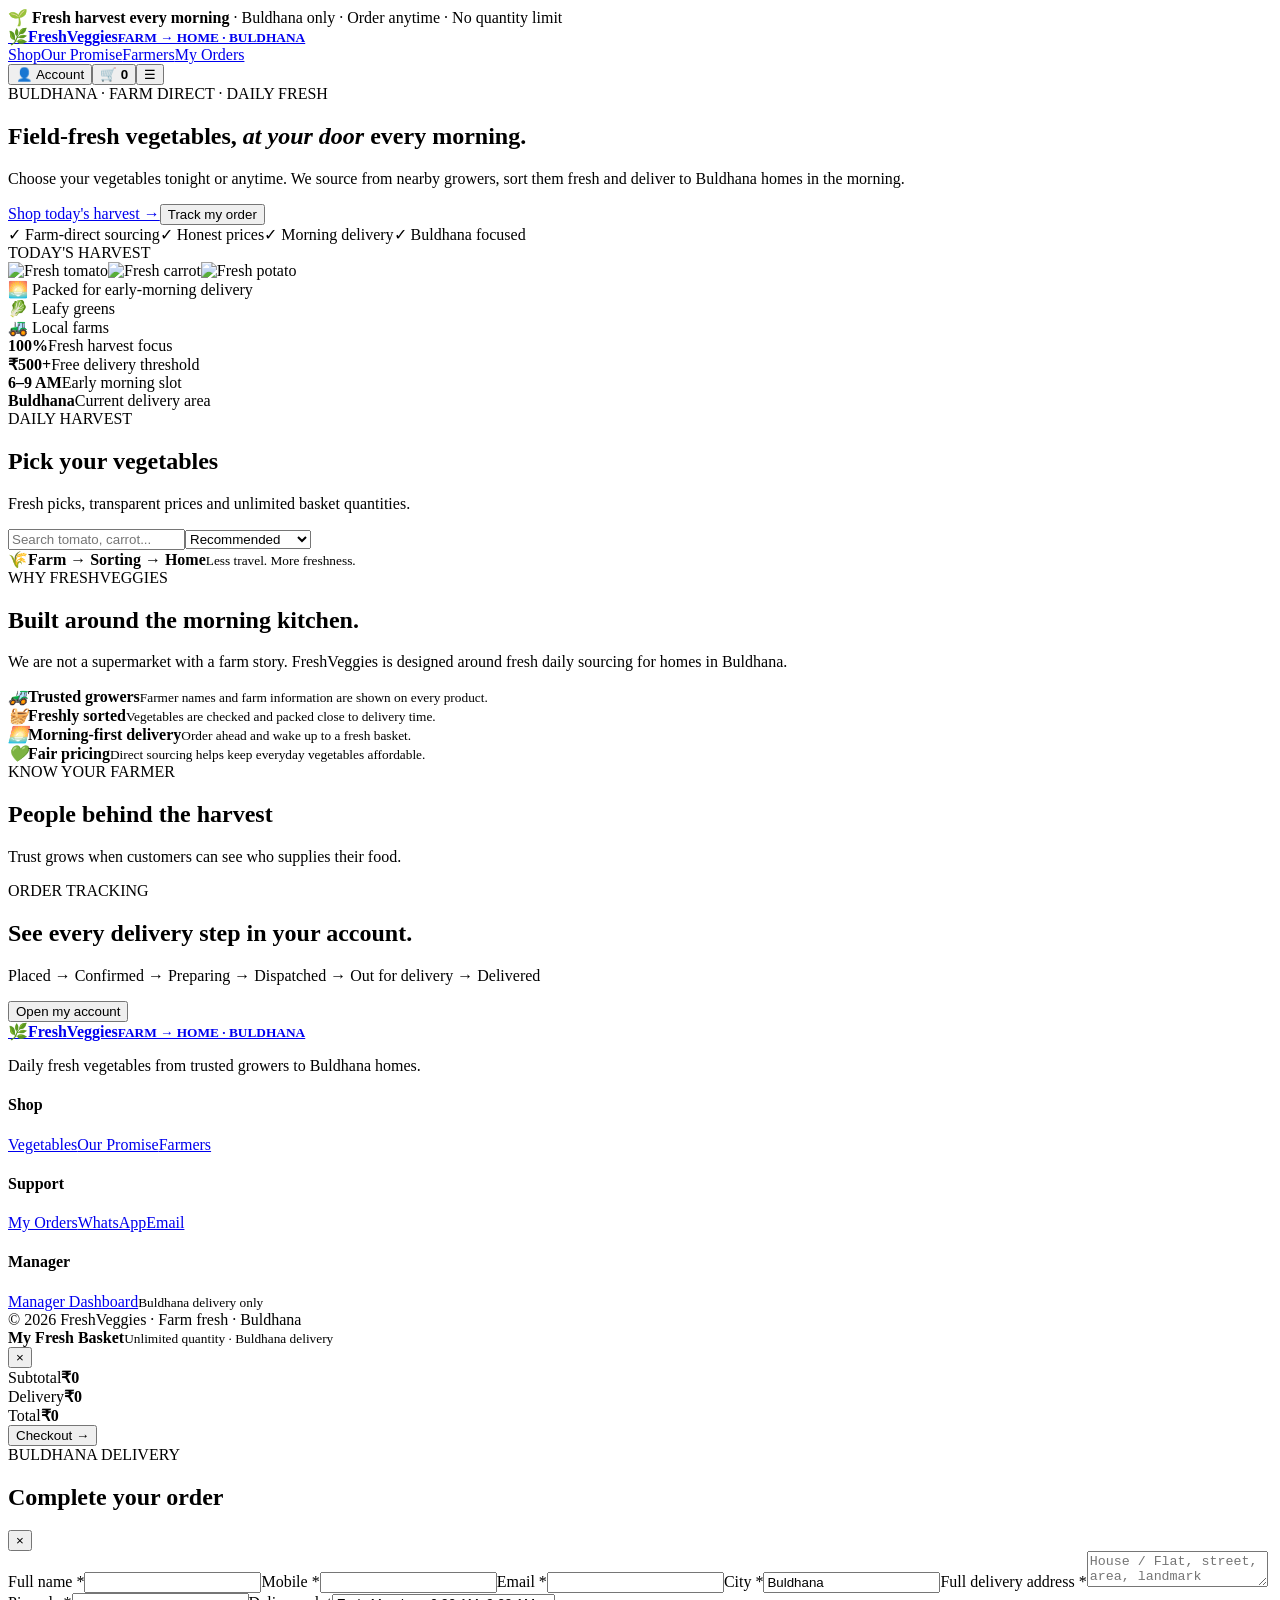
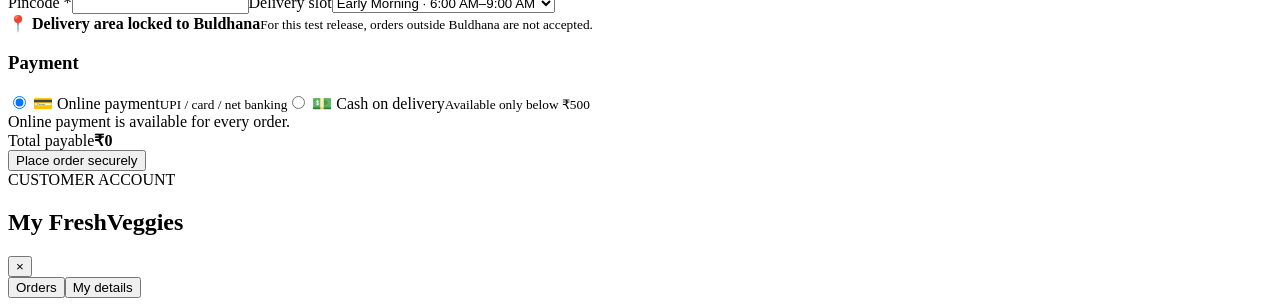
==== index.html @ 24ffd56e "Add files via upload" ====
<!doctype html>
<html lang="en">
<head>
<meta charset="utf-8"><meta name="viewport" content="width=device-width,initial-scale=1">
<title>FreshVeggies — Buldhana Farm to Home</title>
<meta name="description" content="Fresh vegetables from trusted farms to homes in Buldhana every morning.">
<link rel="preconnect" href="https://fonts.googleapis.com"><link rel="preconnect" href="https://fonts.gstatic.com" crossorigin>
<link href="https://fonts.googleapis.com/css2?family=DM+Sans:wght@400;500;600;700;800&family=Playfair+Display:wght@600;700;800&display=swap" rel="stylesheet">
<link rel="stylesheet" href="css/site.css">
</head>
<body>
<div class="announcement">🌱 <b>Fresh harvest every morning</b> · Buldhana only · Order anytime · No quantity limit</div>
<header class="nav"><div class="wrap nav-inner">
<a href="#home" class="brand"><span>🌿</span><strong>Fresh<span>Veggies</span><small>FARM → HOME · BULDHANA</small></strong></a>
<nav id="nav"><a href="#shop">Shop</a><a href="#promise">Our Promise</a><a href="#farmers">Farmers</a><a href="#track">My Orders</a></nav>
<div class="nav-actions"><button class="ghost" onclick="openProfile()">👤 <span class="desktop-only">Account</span></button><button class="cart-btn" onclick="openCart()">🛒 <b id="cartCount">0</b></button><button class="menu" onclick="toggleMenu()">☰</button></div>
</div></header>
<main>
<section class="hero" id="home"><div class="wrap hero-grid"><div class="hero-copy reveal"><span class="eyebrow">BULDHANA · FARM DIRECT · DAILY FRESH</span><h1>Field-fresh vegetables, <em>at your door</em> every morning.</h1><p>Choose your vegetables tonight or anytime. We source from nearby growers, sort them fresh and deliver to Buldhana homes in the morning.</p><div class="hero-actions"><a class="btn primary" href="#shop">Shop today's harvest →</a><button class="btn secondary" onclick="openProfile()">Track my order</button></div><div class="trust-row"><span>✓ Farm-direct sourcing</span><span>✓ Honest prices</span><span>✓ Morning delivery</span><span>✓ Buldhana focused</span></div></div><div class="hero-visual reveal"><div class="sun"></div><div class="field-card"><div class="field-top">TODAY'S HARVEST</div><div class="veg-bowl"><img src="https://commons.wikimedia.org/wiki/Special:FilePath/Tomato.png" alt="Fresh tomato"><img src="https://commons.wikimedia.org/wiki/Special:FilePath/Karotte.png" alt="Fresh carrot"><img src="https://commons.wikimedia.org/wiki/Special:FilePath/Potato.png" alt="Fresh potato"></div><div class="harvest-note">🌅 Packed for early-morning delivery</div></div><div class="float-chip one">🥬 Leafy greens</div><div class="float-chip two">🚜 Local farms</div></div></div></section>
<section class="stats"><div class="wrap stats-grid"><div><b>100%</b><span>Fresh harvest focus</span></div><div><b>₹500+</b><span>Free delivery threshold</span></div><div><b>6–9 AM</b><span>Early morning slot</span></div><div><b>Buldhana</b><span>Current delivery area</span></div></div></section>
<section class="section" id="shop"><div class="wrap"><div class="section-head"><div><span class="eyebrow">DAILY HARVEST</span><h2>Pick your vegetables</h2><p>Fresh picks, transparent prices and unlimited basket quantities.</p></div><div class="shop-tools"><input id="search" placeholder="Search tomato, carrot..." oninput="renderProducts()"><select id="sort" onchange="renderProducts()"><option value="recommended">Recommended</option><option value="low">Price: low → high</option><option value="high">Price: high → low</option><option value="name">Name</option></select></div></div><div class="chips" id="chips"></div><div class="products" id="products"></div></div></section>
<section class="section pale" id="promise"><div class="wrap promise-grid"><div class="promise-photo"><div class="photo-overlay"><span>🌾</span><b>Farm → Sorting → Home</b><small>Less travel. More freshness.</small></div></div><div><span class="eyebrow">WHY FRESHVEGGIES</span><h2>Built around the morning kitchen.</h2><p>We are not a supermarket with a farm story. FreshVeggies is designed around fresh daily sourcing for homes in Buldhana.</p><div class="promise-list"><div><i>🚜</i><span><b>Trusted growers</b><small>Farmer names and farm information are shown on every product.</small></span></div><div><i>🧺</i><span><b>Freshly sorted</b><small>Vegetables are checked and packed close to delivery time.</small></span></div><div><i>🌅</i><span><b>Morning-first delivery</b><small>Order ahead and wake up to a fresh basket.</small></span></div><div><i>💚</i><span><b>Fair pricing</b><small>Direct sourcing helps keep everyday vegetables affordable.</small></span></div></div></div></div></section>
<section class="section" id="farmers"><div class="wrap"><div class="section-head simple"><div><span class="eyebrow">KNOW YOUR FARMER</span><h2>People behind the harvest</h2><p>Trust grows when customers can see who supplies their food.</p></div></div><div class="farmers" id="farmersGrid"></div></div></section>
<section class="section track" id="track"><div class="wrap track-card"><div><span class="eyebrow">ORDER TRACKING</span><h2>See every delivery step in your account.</h2><p>Placed → Confirmed → Preparing → Dispatched → Out for delivery → Delivered</p></div><button class="btn primary" onclick="openProfile()">Open my account</button></div></section>
</main>
<footer><div class="wrap footer-grid"><div><a class="brand footer-brand" href="#home"><span>🌿</span><strong>Fresh<span>Veggies</span><small>FARM → HOME · BULDHANA</small></strong></a><p>Daily fresh vegetables from trusted growers to Buldhana homes.</p></div><div><h4>Shop</h4><a href="#shop">Vegetables</a><a href="#promise">Our Promise</a><a href="#farmers">Farmers</a></div><div><h4>Support</h4><a href="#track">My Orders</a><a href="https://wa.me/91XXXXXXXXXX" target="_blank">WhatsApp</a><a href="mailto:YOUR_ADMIN_GMAIL@gmail.com">Email</a></div><div><h4>Manager</h4><a href="admin.html">Manager Dashboard</a><small>Buldhana delivery only</small></div></div><div class="copyright">© 2026 FreshVeggies · Farm fresh · Buldhana</div></footer>
<div id="overlay" class="overlay" onclick="closeCart()"></div><aside id="cart" class="drawer"><div class="drawer-head"><div><b>My Fresh Basket</b><small>Unlimited quantity · Buldhana delivery</small></div><button onclick="closeCart()">×</button></div><div id="cartItems" class="cart-items"></div><div class="cart-foot"><div><span>Subtotal</span><b id="subtotal">₹0</b></div><div><span>Delivery</span><b id="delivery">₹0</b></div><div class="total"><span>Total</span><b id="total">₹0</b></div><div id="paymentRule" class="notice hidden"></div><button class="btn primary full" onclick="openCheckout()">Checkout →</button></div></aside>
<div id="checkout" class="modal"><div class="modal-card"><div class="modal-head"><div><span class="eyebrow">BULDHANA DELIVERY</span><h2>Complete your order</h2></div><button onclick="closeCheckout()">×</button></div><form id="checkoutForm" onsubmit="placeOrder(event)"><div class="form-grid"><label>Full name *<input id="cName" required></label><label>Mobile *<input id="cPhone" inputmode="numeric" maxlength="10" required></label><label>Email *<input id="cEmail" type="email" required></label><label>City *<input id="cCity" value="Buldhana" readonly></label><label class="full">Full delivery address *<textarea id="cAddress" required placeholder="House / Flat, street, area, landmark"></textarea></label><label>Pincode *<input id="cPin" inputmode="numeric" maxlength="6" required></label><label>Delivery slot<select id="cSlot"><option>Early Morning · 6:00 AM–9:00 AM</option><option>Morning · 9:00 AM–12:00 PM</option></select></label></div><div class="location-lock">📍 <b>Delivery area locked to Buldhana</b><small>For this test release, orders outside Buldhana are not accepted.</small></div><h3>Payment</h3><div class="payments"><label class="pay selected"><input type="radio" name="payment" value="online" checked> 💳 Online payment<small>UPI / card / net banking</small></label><label class="pay" id="codOption"><input type="radio" name="payment" value="cod"> 💵 Cash on delivery<small>Available only below ₹500</small></label></div><div id="checkoutNotice" class="notice">Online payment is available for every order.</div><div class="checkout-total"><span>Total payable</span><b id="checkoutTotal">₹0</b></div><button class="btn primary full" type="submit">Place order securely</button></form><div id="success" class="success hidden"></div></div></div>
<div id="profile" class="modal"><div class="modal-card profile-card"><div class="modal-head"><div><span class="eyebrow">CUSTOMER ACCOUNT</span><h2>My FreshVeggies</h2></div><button onclick="closeProfile()">×</button></div><div class="profile-tabs"><button class="active" onclick="profileTab('orders',this)">Orders</button><button onclick="profileTab('details',this)">My details</button></div><div id="profileOrders"></div><div id="profileDetails" class="hidden"></div></div></div>
<div id="toast" class="toast"></div>
<script src="config.js"></script><script src="https://cdn.jsdelivr.net/npm/@emailjs/browser@4/dist/email.min.js"></script><script src="https://checkout.razorpay.com/v1/checkout.js"></script><script src="js/site.js"></script>
</body></html>
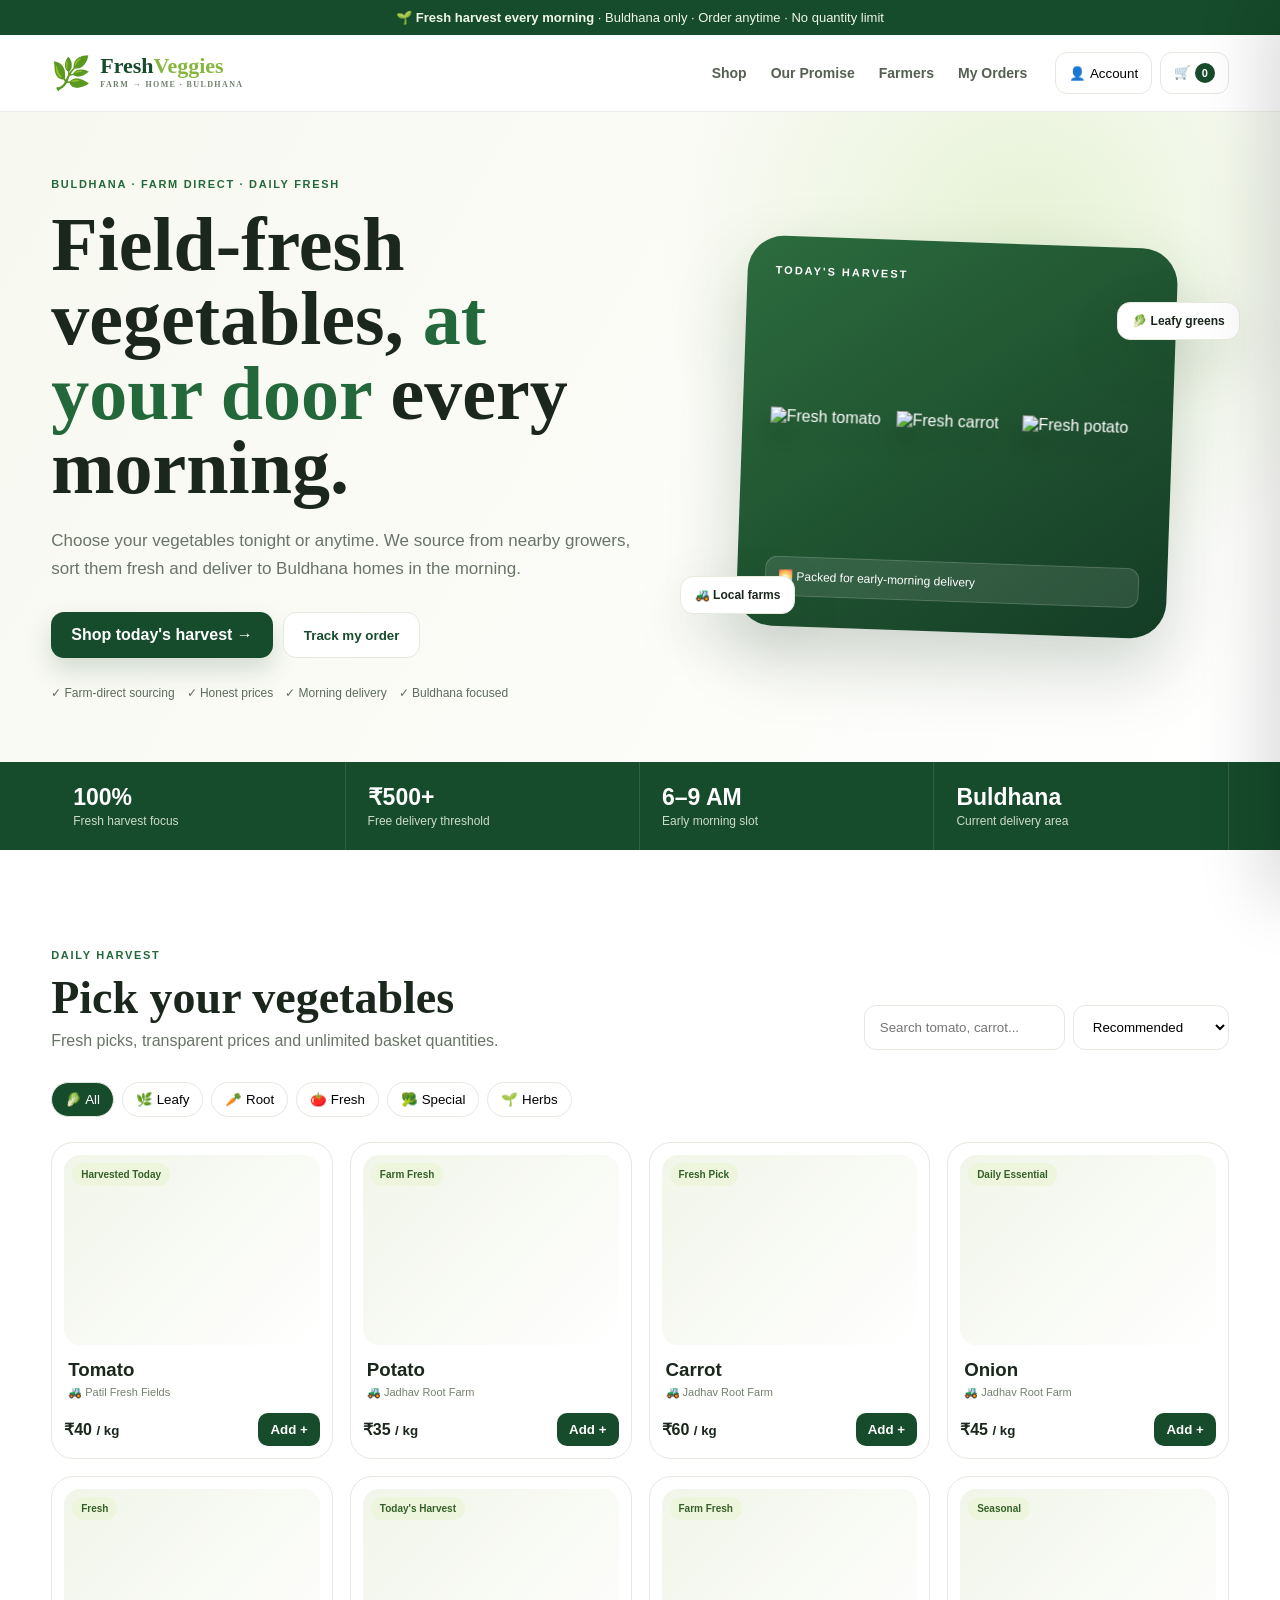
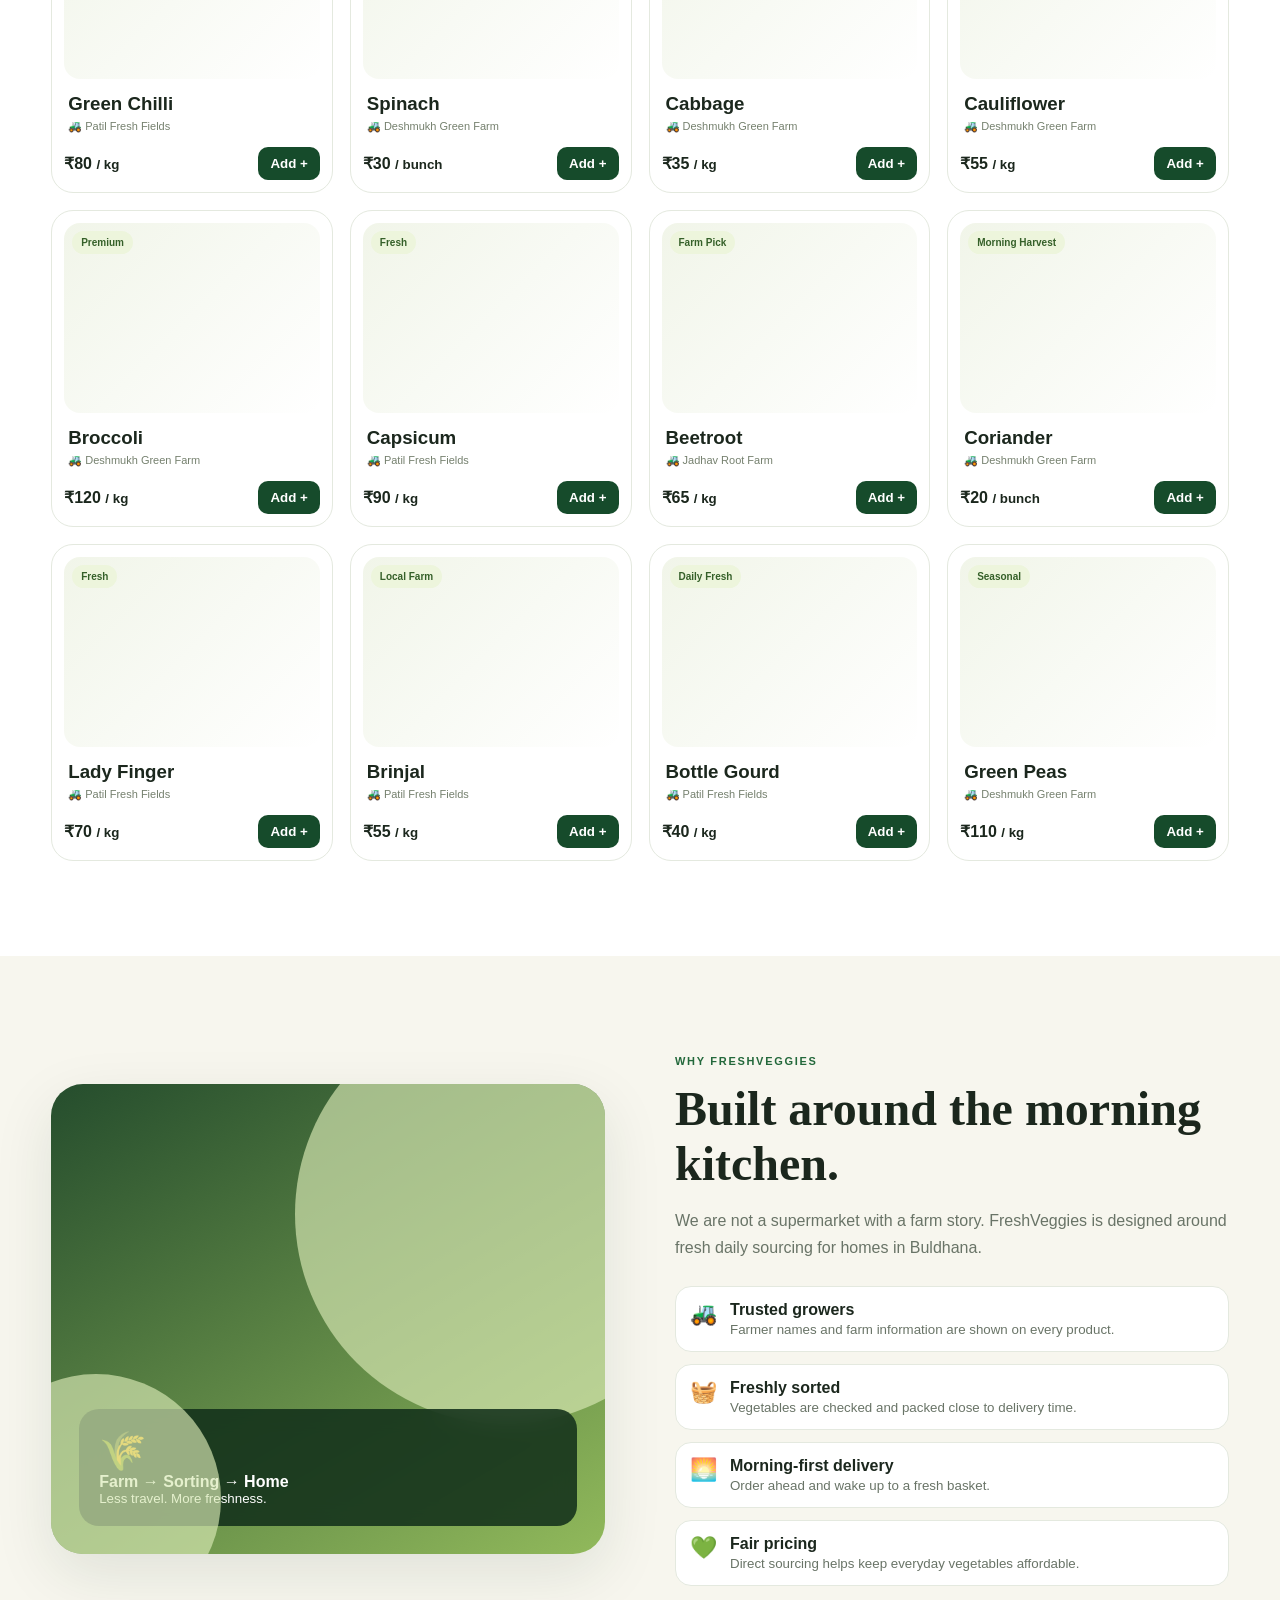
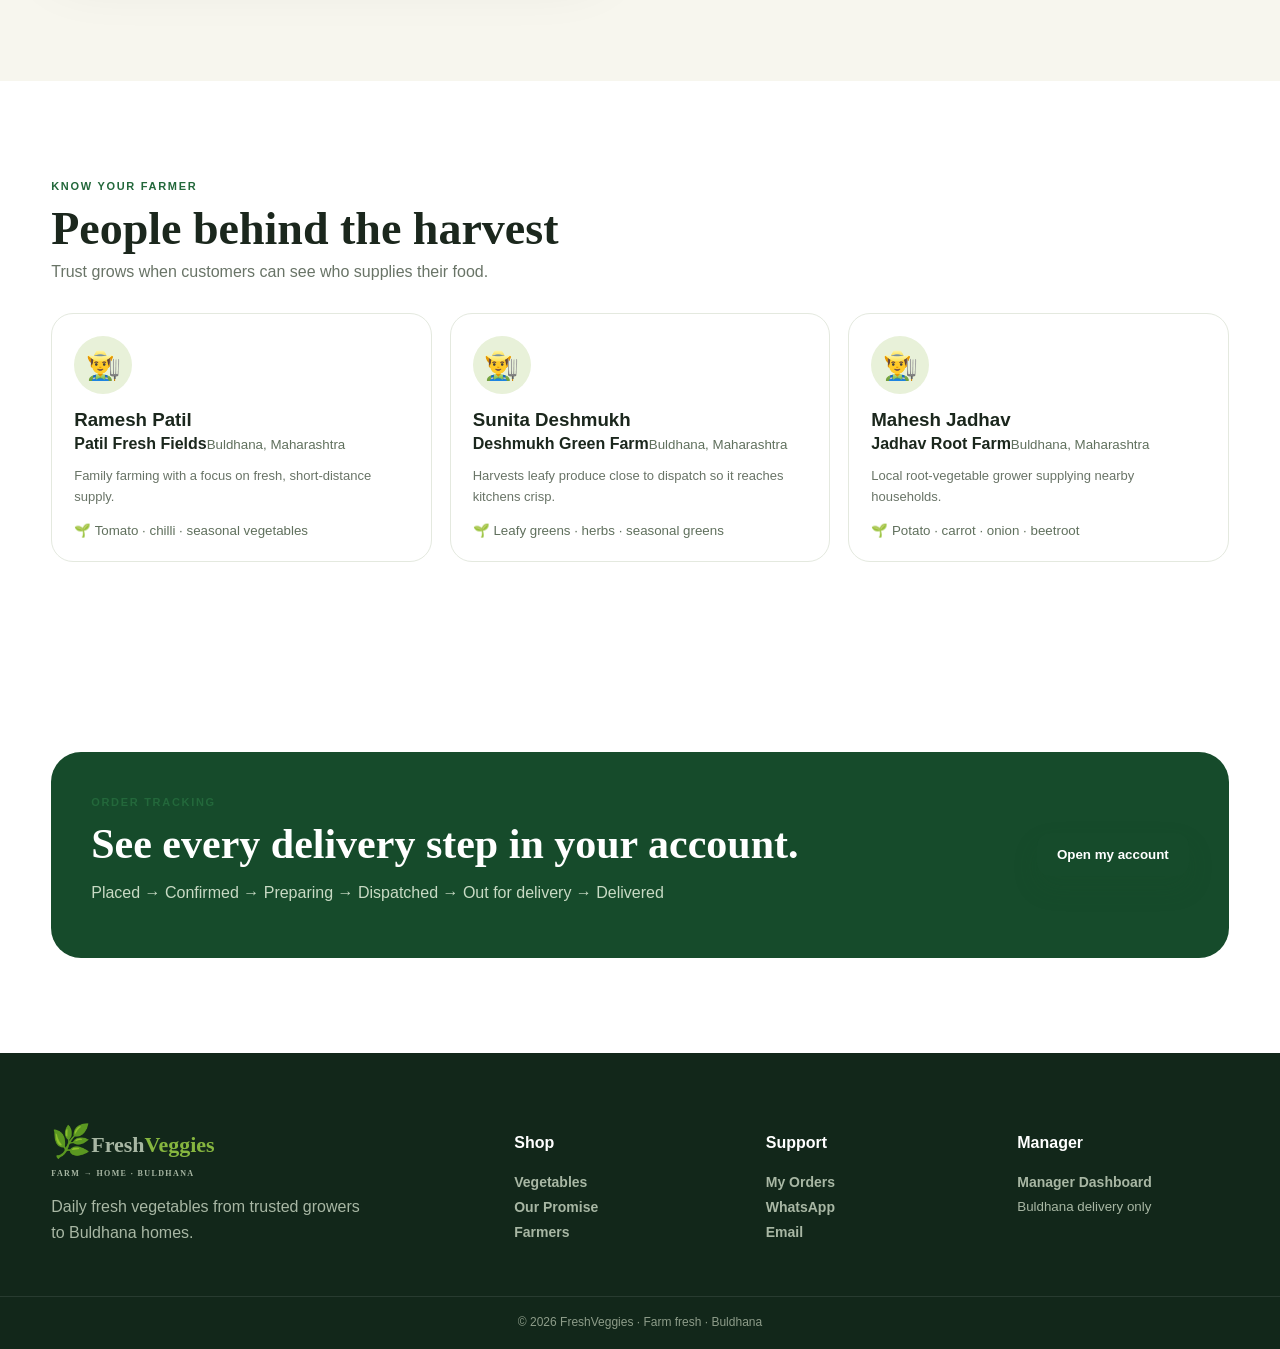
==== commit 1a226e56: "Fix stylesheet link and update script references" ====
--- a/index.html
+++ b/index.html
@@ -6,7 +6,7 @@
 <meta name="description" content="Fresh vegetables from trusted farms to homes in Buldhana every morning.">
 <link rel="preconnect" href="https://fonts.googleapis.com"><link rel="preconnect" href="https://fonts.gstatic.com" crossorigin>
 <link href="https://fonts.googleapis.com/css2?family=DM+Sans:wght@400;500;600;700;800&family=Playfair+Display:wght@600;700;800&display=swap" rel="stylesheet">
-<link rel="stylesheet" href="css/site.css">
+<link rel="stylesheet" href="site.css">
 </head>
 <body>
 <div class="announcement">🌱 <b>Fresh harvest every morning</b> · Buldhana only · Order anytime · No quantity limit</div>
@@ -28,5 +28,5 @@
 <div id="checkout" class="modal"><div class="modal-card"><div class="modal-head"><div><span class="eyebrow">BULDHANA DELIVERY</span><h2>Complete your order</h2></div><button onclick="closeCheckout()">×</button></div><form id="checkoutForm" onsubmit="placeOrder(event)"><div class="form-grid"><label>Full name *<input id="cName" required></label><label>Mobile *<input id="cPhone" inputmode="numeric" maxlength="10" required></label><label>Email *<input id="cEmail" type="email" required></label><label>City *<input id="cCity" value="Buldhana" readonly></label><label class="full">Full delivery address *<textarea id="cAddress" required placeholder="House / Flat, street, area, landmark"></textarea></label><label>Pincode *<input id="cPin" inputmode="numeric" maxlength="6" required></label><label>Delivery slot<select id="cSlot"><option>Early Morning · 6:00 AM–9:00 AM</option><option>Morning · 9:00 AM–12:00 PM</option></select></label></div><div class="location-lock">📍 <b>Delivery area locked to Buldhana</b><small>For this test release, orders outside Buldhana are not accepted.</small></div><h3>Payment</h3><div class="payments"><label class="pay selected"><input type="radio" name="payment" value="online" checked> 💳 Online payment<small>UPI / card / net banking</small></label><label class="pay" id="codOption"><input type="radio" name="payment" value="cod"> 💵 Cash on delivery<small>Available only below ₹500</small></label></div><div id="checkoutNotice" class="notice">Online payment is available for every order.</div><div class="checkout-total"><span>Total payable</span><b id="checkoutTotal">₹0</b></div><button class="btn primary full" type="submit">Place order securely</button></form><div id="success" class="success hidden"></div></div></div>
 <div id="profile" class="modal"><div class="modal-card profile-card"><div class="modal-head"><div><span class="eyebrow">CUSTOMER ACCOUNT</span><h2>My FreshVeggies</h2></div><button onclick="closeProfile()">×</button></div><div class="profile-tabs"><button class="active" onclick="profileTab('orders',this)">Orders</button><button onclick="profileTab('details',this)">My details</button></div><div id="profileOrders"></div><div id="profileDetails" class="hidden"></div></div></div>
 <div id="toast" class="toast"></div>
-<script src="config.js"></script><script src="https://cdn.jsdelivr.net/npm/@emailjs/browser@4/dist/email.min.js"></script><script src="https://checkout.razorpay.com/v1/checkout.js"></script><script src="js/site.js"></script>
+<script src="config.js"></script><script src="https://cdn.jsdelivr.net/npm/@emailjs/browser@4/dist/email.min.js"></script><script src="https://checkout.razorpay.com/v1/checkout.js"></script><script src="site.js"></script>
 </body></html>
--- a/site.css
+++ b/site.css
@@ -0,0 +1 @@
+:root{--green:#164b2b;--green2:#23683b;--lime:#86b63f;--cream:#f7f6ee;--paper:#fff;--ink:#1b271d;--muted:#697467;--line:#e4e9df;--shadow:0 20px 60px rgba(23,50,28,.10)}*{box-sizing:border-box}html{scroll-behavior:smooth}body{margin:0;color:var(--ink);background:#fff;font-family:'DM Sans',sans-serif}.wrap{width:min(1180px,92%);margin:auto}.announcement{background:var(--green);color:#eff8e9;text-align:center;padding:10px;font-size:13px}.nav{position:sticky;top:0;z-index:20;background:#ffffffdd;backdrop-filter:blur(18px);border-bottom:1px solid #e9ede5}.nav-inner{min-height:76px;display:flex;align-items:center;gap:28px}.brand{display:flex;align-items:center;gap:9px;text-decoration:none;color:var(--green);min-width:max-content}.brand>span{font-size:32px}.brand strong{font-family:'Playfair Display',serif;font-size:22px;line-height:.85}.brand strong>span{color:var(--lime)}.brand small{display:block;font:700 8px 'DM Sans';letter-spacing:1.4px;margin-top:5px;color:#71806c}.nav nav{display:flex;gap:24px;margin-left:auto}.nav nav a,footer a{color:#556053;text-decoration:none;font-weight:700;font-size:14px}.nav-actions{display:flex;gap:8px}.ghost,.cart-btn,.menu{border:1px solid var(--line);background:#fff;border-radius:12px;padding:10px 13px;cursor:pointer}.cart-btn{position:relative}.cart-btn b{display:inline-grid;place-items:center;min-width:20px;height:20px;background:var(--green);color:#fff;border-radius:50%;font-size:11px}.menu{display:none}.hero{overflow:hidden;background:radial-gradient(circle at 80% 20%,#e6f2d5,transparent 32%),linear-gradient(120deg,#f7f8ef,#fff)}.hero-grid{min-height:650px;display:grid;grid-template-columns:1fr .9fr;align-items:center;gap:30px}.eyebrow{font-size:11px;font-weight:800;letter-spacing:1.7px;color:var(--green2)}h1,h2{font-family:'Playfair Display',serif}.hero h1{font-size:clamp(48px,6vw,76px);line-height:.98;margin:15px 0 22px;max-width:720px}.hero h1 em{font-style:normal;color:var(--green2)}.hero p{font-size:17px;color:var(--muted);line-height:1.7;max-width:620px}.hero-actions{display:flex;gap:10px;margin:28px 0}.btn{border:0;border-radius:13px;padding:14px 20px;font-weight:800;text-decoration:none;cursor:pointer;display:inline-flex;justify-content:center;align-items:center;gap:8px}.primary{background:var(--green);color:#fff;box-shadow:0 12px 25px #164b2b2b}.secondary{background:#fff;color:var(--green);border:1px solid var(--line)}.full{width:100%}.trust-row{display:flex;gap:12px;flex-wrap:wrap;color:#5d6c59;font-size:12px}.hero-visual{position:relative;min-height:520px;display:grid;place-items:center}.sun{position:absolute;width:360px;height:360px;border-radius:50%;background:#e8f2d6;filter:blur(1px)}.field-card{position:relative;width:min(430px,90%);height:390px;border-radius:36px;background:linear-gradient(145deg,#2c6c3d,#143c25);box-shadow:0 30px 70px #17351d35;overflow:hidden;padding:28px;color:#fff;transform:rotate(2deg);transition:.5s}.field-card:hover{transform:rotate(0) translateY(-8px)}.field-top{font-size:11px;letter-spacing:2px;font-weight:800}.veg-bowl{height:280px;display:flex;align-items:center;justify-content:center;gap:4px}.veg-bowl img{width:34%;max-height:190px;object-fit:contain;filter:drop-shadow(0 16px 12px #0004);transition:.35s}.veg-bowl img:hover{transform:translateY(-12px) scale(1.06)}.harvest-note{background:#ffffff1a;border:1px solid #ffffff2a;border-radius:12px;padding:12px;font-size:12px}.float-chip{position:absolute;background:#fff;border:1px solid #e7ecdf;box-shadow:var(--shadow);padding:11px 14px;border-radius:13px;font-size:12px;font-weight:800}.float-chip.one{top:24%;right:-2%}.float-chip.two{bottom:16%;left:-1%}.stats{background:var(--green);color:#fff}.stats-grid{display:grid;grid-template-columns:repeat(4,1fr)}.stats-grid div{padding:22px;border-right:1px solid #ffffff1f}.stats-grid b,.stats-grid span{display:block}.stats-grid b{font-size:23px}.stats-grid span{font-size:12px;color:#cbdcc8;margin-top:3px}.section{padding:95px 0}.pale{background:var(--cream)}.section-head{display:flex;justify-content:space-between;gap:25px;align-items:end;margin-bottom:32px}.section-head h2{font-size:46px;margin:8px 0}.section-head p{color:var(--muted);margin:0}.shop-tools{display:flex;gap:8px}.shop-tools input,.shop-tools select{padding:13px 15px;border:1px solid var(--line);border-radius:12px;background:#fff;outline:0}.chips{display:flex;gap:8px;overflow:auto;margin-bottom:25px}.chip{border:1px solid var(--line);background:#fff;padding:9px 13px;border-radius:99px;white-space:nowrap;cursor:pointer}.chip.active{background:var(--green);color:#fff}.products{display:grid;grid-template-columns:repeat(4,1fr);gap:17px}.product{background:#fff;border:1px solid var(--line);border-radius:22px;padding:12px;transition:.3s;position:relative;overflow:hidden}.product:hover{transform:translateY(-5px);box-shadow:var(--shadow)}.product-img{height:190px;border-radius:16px;background:linear-gradient(135deg,#f1f5e9,#fff);display:grid;place-items:center;overflow:hidden}.product-img img{width:78%;height:78%;object-fit:contain;transition:.4s;filter:drop-shadow(0 10px 10px #1c3c1c16)}.product:hover .product-img img{transform:scale(1.08) rotate(-2deg)}.badge{position:absolute;top:20px;left:20px;background:#edf5dc;color:#356029;border-radius:99px;padding:6px 9px;font-size:10px;font-weight:800}.product h3{margin:14px 4px 5px}.farmer{margin:0 4px;color:#75806e;font-size:11px}.product-bottom{display:flex;align-items:center;justify-content:space-between;margin-top:14px}.price{font-weight:900}.add{border:0;background:var(--green);color:#fff;border-radius:10px;padding:9px 12px;font-weight:800;cursor:pointer}.qty{display:flex;align-items:center;gap:8px}.qty button{width:28px;height:28px;border:1px solid var(--line);border-radius:8px;background:#fff;cursor:pointer}.promise-grid{display:grid;grid-template-columns:1fr 1fr;gap:70px;align-items:center}.promise-photo{height:470px;border-radius:32px;background:linear-gradient(150deg,#254d2d,#91b95b);position:relative;overflow:hidden;box-shadow:var(--shadow)}.promise-photo:before,.promise-photo:after{content:'';position:absolute;border-radius:50%;background:#d9e9b4aa}.promise-photo:before{width:420px;height:420px;right:-110px;top:-80px}.promise-photo:after{width:250px;height:250px;left:-80px;bottom:-70px}.photo-overlay{position:absolute;bottom:28px;left:28px;right:28px;padding:20px;border-radius:20px;background:#102d19d9;color:#fff;backdrop-filter:blur(10px)}.photo-overlay span{font-size:38px}.photo-overlay b,.photo-overlay small{display:block}.promise-grid h2{font-size:48px;margin:12px 0}.promise-grid p{color:var(--muted);line-height:1.7}.promise-list{display:grid;gap:12px;margin-top:25px}.promise-list div{display:flex;gap:13px;padding:14px;background:#fff;border:1px solid var(--line);border-radius:16px}.promise-list i{font-style:normal;font-size:22px}.promise-list b,.promise-list small{display:block}.promise-list small{color:var(--muted);margin-top:3px}.farmers{display:grid;grid-template-columns:repeat(3,1fr);gap:18px}.farmer-card{border:1px solid var(--line);border-radius:22px;padding:22px;background:#fff}.farmer-avatar{width:58px;height:58px;border-radius:50%;display:grid;place-items:center;background:#e8f1d9;font-size:28px}.farmer-card h3{margin:15px 0 4px}.farmer-card p{color:var(--muted);font-size:13px;line-height:1.6}.farmer-card small{color:#60705d}.track-card{background:var(--green);color:#fff;border-radius:30px;padding:40px;display:flex;justify-content:space-between;align-items:center;gap:30px}.track-card h2{font-size:42px;margin:10px 0}.track-card p{color:#c8dac4}.overlay{position:fixed;inset:0;background:#0b1b0d77;opacity:0;pointer-events:none;transition:.3s;z-index:30}.overlay.show{opacity:1;pointer-events:auto}.drawer{position:fixed;z-index:31;right:0;top:0;height:100%;width:min(450px,94vw);background:#fff;transform:translateX(100%);transition:.35s;display:flex;flex-direction:column;box-shadow:-20px 0 60px #0002}.drawer.open{transform:none}.drawer-head,.modal-head{padding:22px;display:flex;justify-content:space-between;align-items:start;border-bottom:1px solid var(--line)}.drawer-head b,.drawer-head small{display:block}.drawer-head small{color:var(--muted);margin-top:4px}.drawer-head button,.modal-head button{border:0;background:#f2f4ef;border-radius:10px;font-size:24px;cursor:pointer}.cart-items{padding:18px;overflow:auto;flex:1}.cart-line{display:grid;grid-template-columns:58px 1fr auto;gap:12px;align-items:center;padding:12px 0;border-bottom:1px solid var(--line)}.cart-line img{width:58px;height:58px;object-fit:contain;background:#f4f6ee;border-radius:12px}.cart-line small{color:var(--muted);display:block}.cart-foot{padding:20px;border-top:1px solid var(--line)}.cart-foot>div{display:flex;justify-content:space-between;margin:8px 0}.cart-foot .total{font-size:20px}.notice{background:#f1f6e8;border:1px solid #dbe8c8;padding:12px;border-radius:12px;margin:12px 0;font-size:12px}.hidden{display:none!important}.modal{position:fixed;inset:0;z-index:40;background:#0b1b0d88;display:none;place-items:center;padding:18px}.modal.open{display:grid}.modal-card{width:min(700px,100%);max-height:92vh;overflow:auto;background:#fff;border-radius:26px;box-shadow:0 30px 100px #0003}.modal-card h2{font-size:34px;margin:6px 0}.form-grid{padding:22px;display:grid;grid-template-columns:1fr 1fr;gap:14px}.form-grid label{font-size:12px;font-weight:800}.form-grid .full{grid-column:1/-1}.form-grid input,.form-grid textarea,.form-grid select{display:block;width:100%;margin-top:6px;border:1px solid var(--line);border-radius:11px;padding:12px;font:inherit;resize:vertical}.modal form h3,.payments,.location-lock,.checkout-total,.modal form>.btn{margin-left:22px;margin-right:22px}.payments{display:grid;grid-template-columns:1fr 1fr;gap:10px}.pay{border:1px solid var(--line);border-radius:14px;padding:13px;cursor:pointer}.pay.selected{border-color:#7aa84c;background:#f3f8ea}.pay small{display:block;color:var(--muted);margin-top:4px}.location-lock{margin-top:5px;padding:12px;border-radius:12px;background:#eef5e5}.location-lock b,.location-lock small{display:block}.location-lock small{color:var(--muted);margin-top:3px}.checkout-total{display:flex;justify-content:space-between;font-size:20px;padding:17px 0}.success{padding:25px;text-align:center}.success h3{font-size:28px}.order-status{display:flex;flex-wrap:wrap;gap:6px;margin:14px 0}.status-pill{padding:7px 10px;border-radius:99px;background:#eef2eb;color:#66705f;font-size:11px;font-weight:800}.status-pill.done{background:#dfeecb;color:#31552c}.order-profile{border:1px solid var(--line);border-radius:18px;padding:16px;margin:12px 22px}.order-profile h3{margin:0}.order-profile small{color:var(--muted)}.profile-tabs{display:flex;gap:8px;padding:14px 22px;border-bottom:1px solid var(--line)}.profile-tabs button{border:0;background:#f3f5f0;padding:9px 13px;border-radius:10px;cursor:pointer}.profile-tabs button.active{background:var(--green);color:#fff}.profile-detail{padding:22px}.toast{position:fixed;left:50%;bottom:22px;transform:translate(-50%,20px);background:#17351f;color:#fff;padding:12px 16px;border-radius:12px;opacity:0;pointer-events:none;transition:.3s;z-index:100;font-size:13px}.toast.show{opacity:1;transform:translate(-50%,0)}footer{background:#12271a;color:#d9e7d6;padding:60px 0 20px}footer .brand{color:#fff}footer p{color:#a8b7a4;max-width:320px;line-height:1.6}.footer-grid{display:grid;grid-template-columns:2fr 1fr 1fr 1fr;gap:40px}.footer-grid h4{color:#fff}.footer-grid a,.footer-grid small{display:block;margin:9px 0;color:#a8b7a4}.copyright{border-top:1px solid #ffffff18;margin-top:35px;padding-top:18px;text-align:center;color:#8d9c89;font-size:12px}.reveal{opacity:0;transform:translateY(15px);transition:.7s}.reveal.visible{opacity:1;transform:none}@media(max-width:900px){.nav nav{display:none}.nav nav.show{display:flex;position:absolute;top:76px;left:0;right:0;background:#fff;padding:20px;flex-direction:column;border-bottom:1px solid var(--line)}.menu{display:block}.hero-grid,.promise-grid{grid-template-columns:1fr}.hero{padding:45px 0}.hero-visual{min-height:430px}.products{grid-template-columns:repeat(2,1fr)}.stats-grid{grid-template-columns:repeat(2,1fr)}.stats-grid div:nth-child(2){border-right:0}.farmers{grid-template-columns:1fr 1fr}.section-head{display:block}.shop-tools{margin-top:18px}.track-card{display:block}.footer-grid{grid-template-columns:1fr 1fr}}@media(max-width:600px){.desktop-only{display:none}.hero h1{font-size:47px}.hero-actions{flex-direction:column}.products{grid-template-columns:1fr 1fr;gap:10px}.product-img{height:150px}.farmers{grid-template-columns:1fr}.form-grid{grid-template-columns:1fr}.form-grid .full{grid-column:auto}.payments{grid-template-columns:1fr}.section{padding:65px 0}.section-head h2,.promise-grid h2{font-size:37px}.footer-grid{grid-template-columns:1fr}.float-chip{display:none}}
